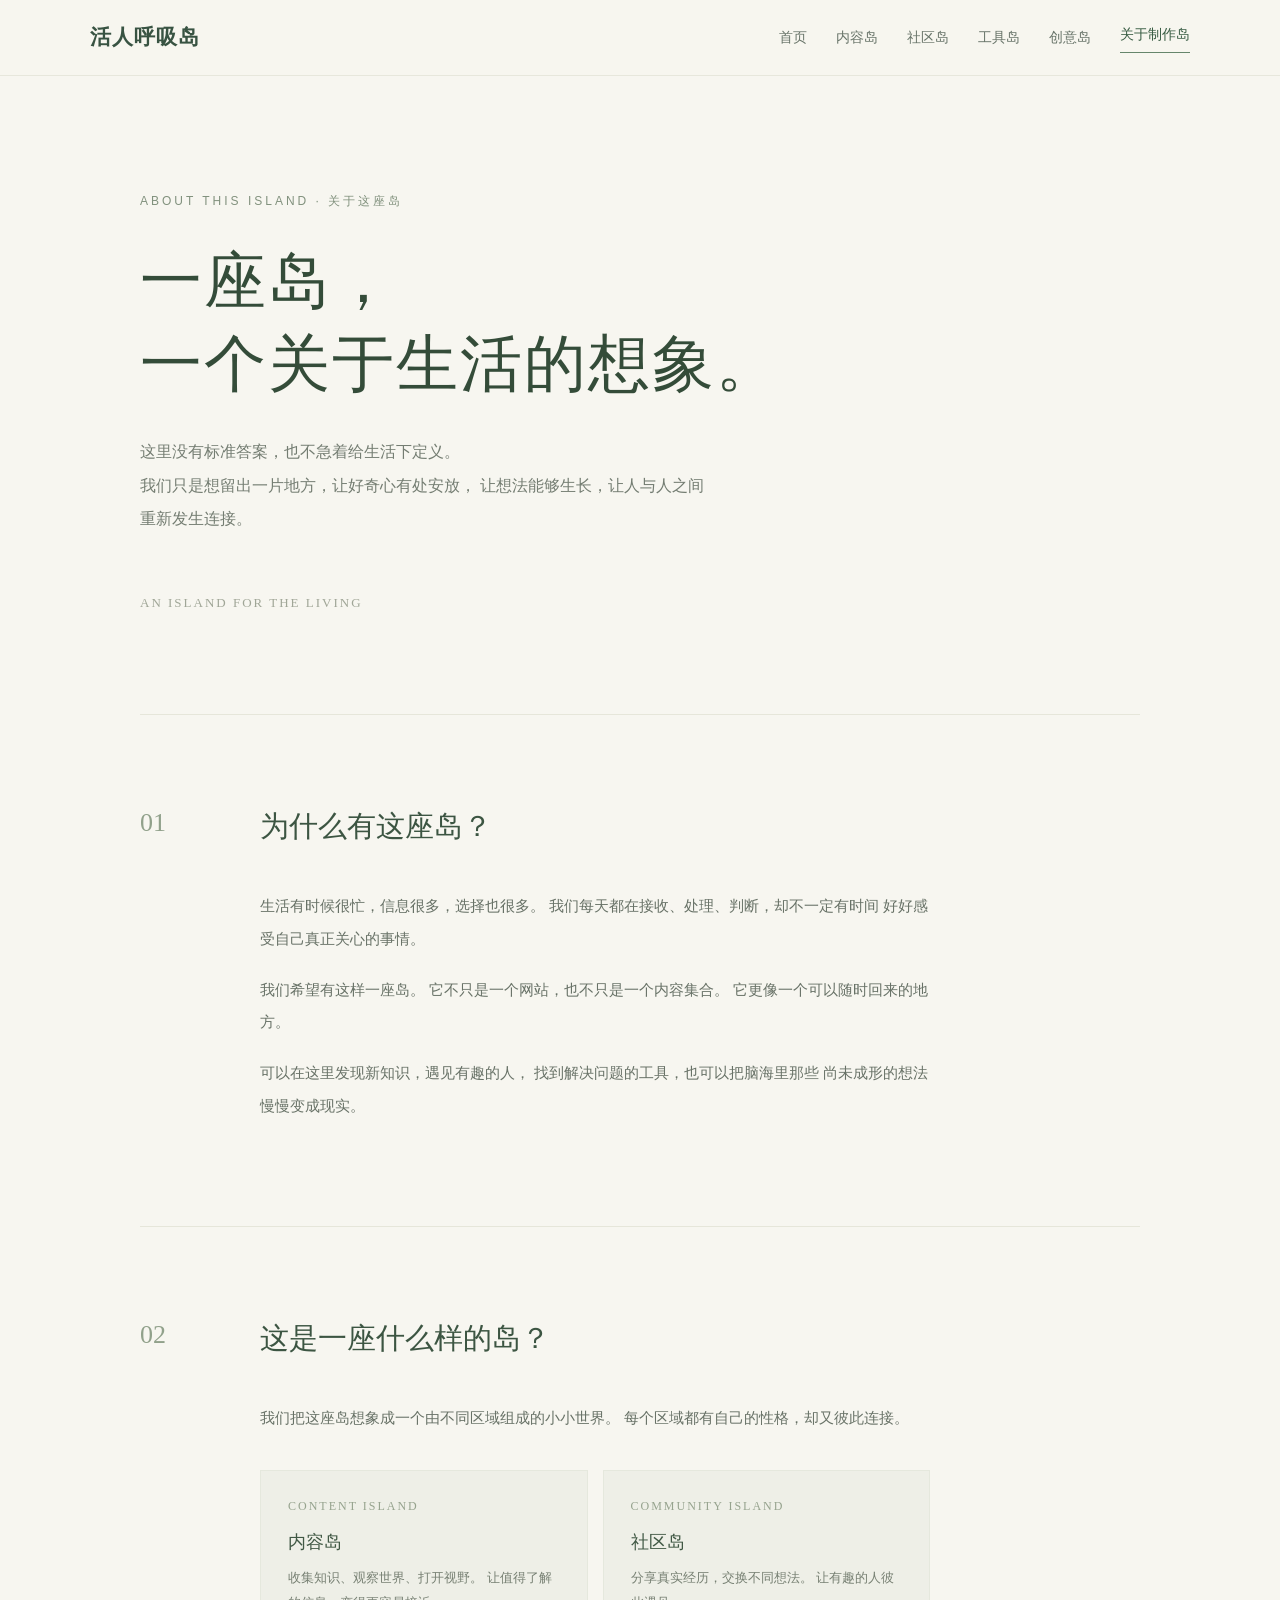
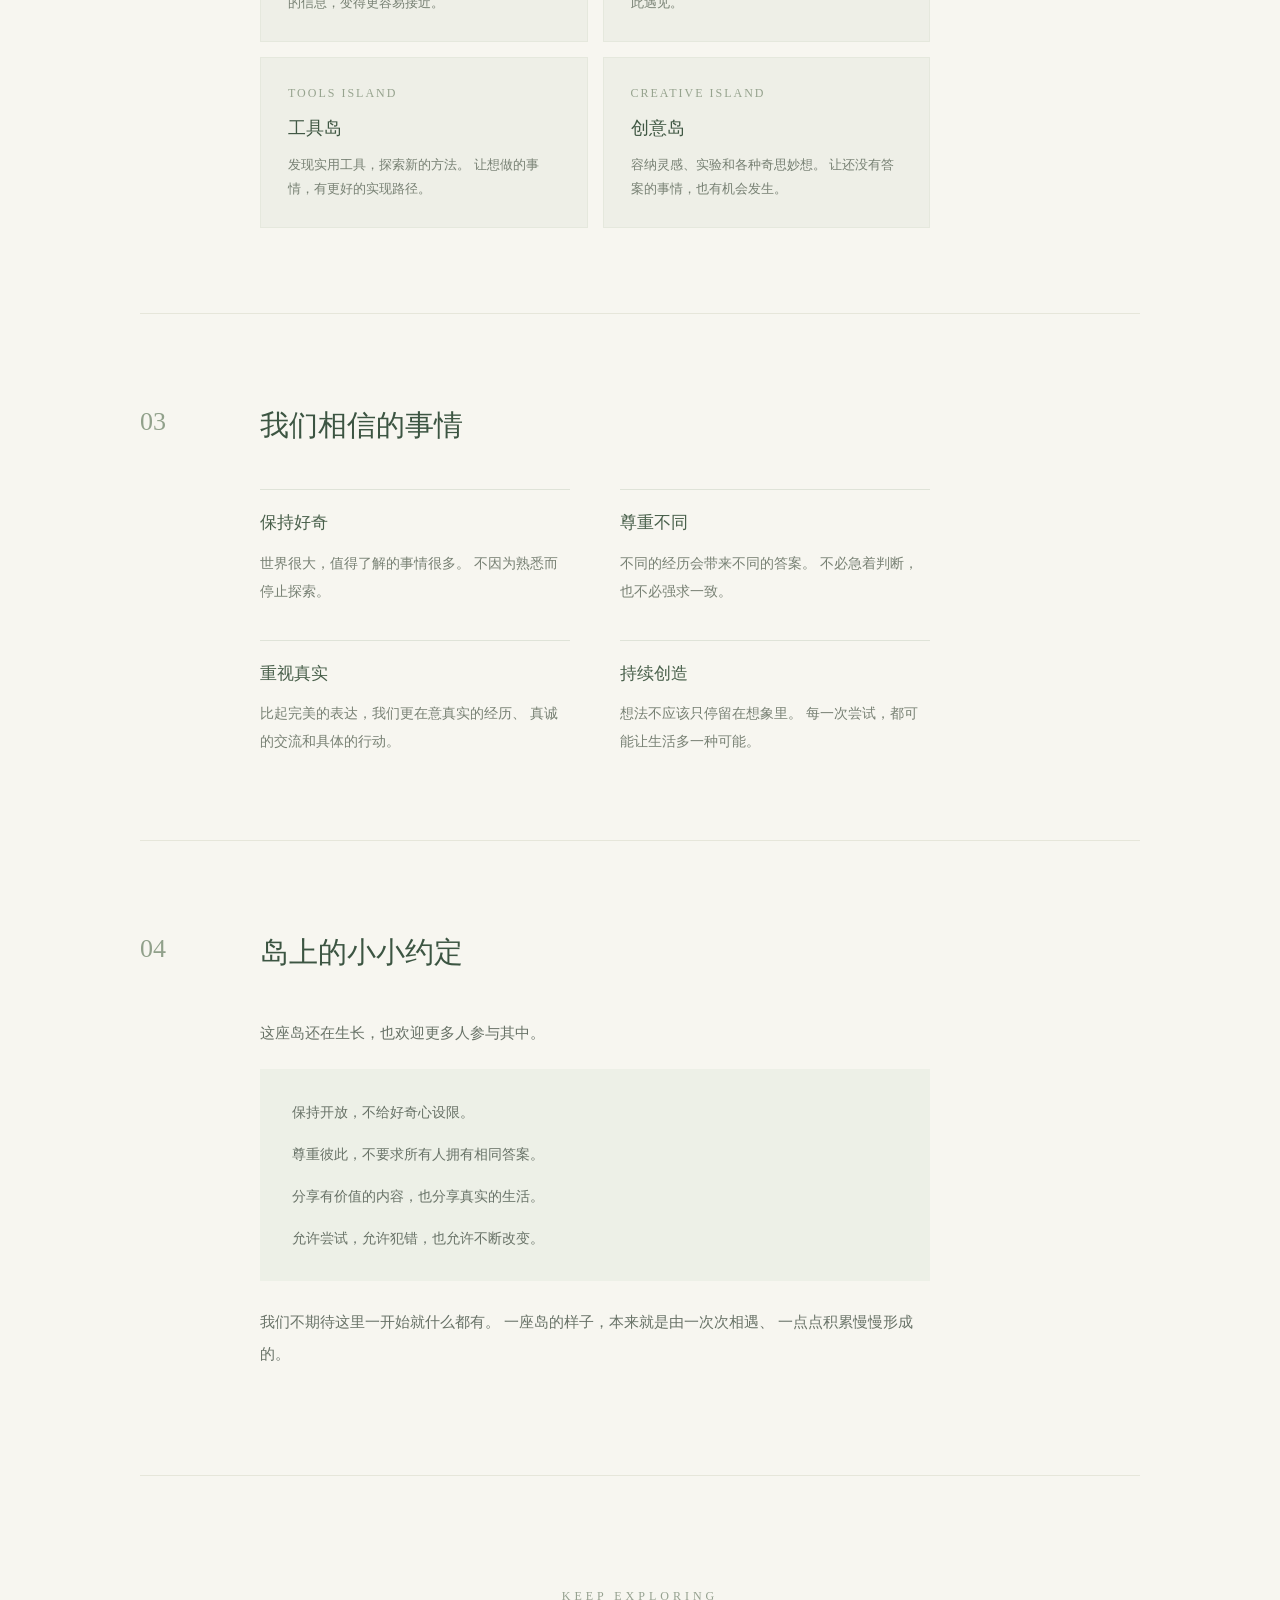
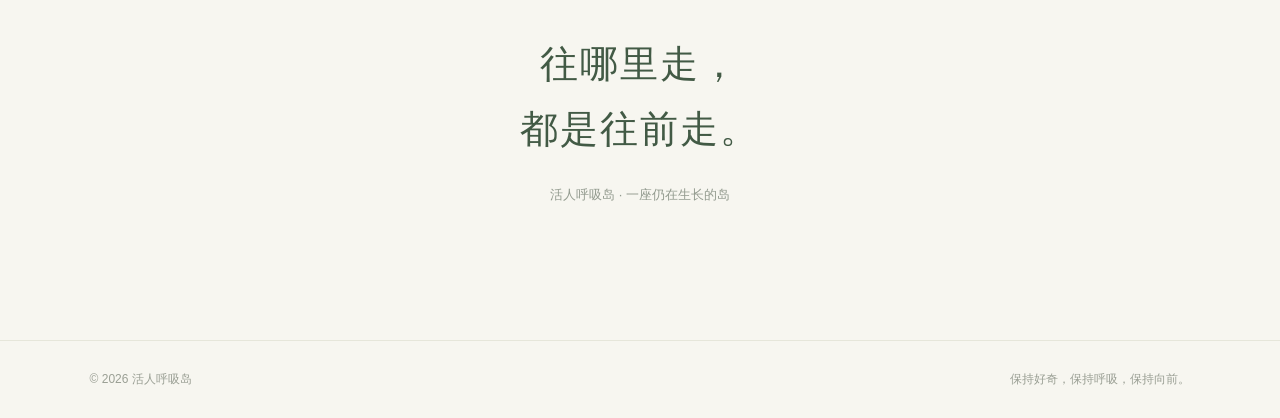
==== about.html @ 5b5fa780 "Create about.html" ====
<!DOCTYPE html>
<html lang="zh-CN">
<head>
  <meta charset="UTF-8">
  <meta name="viewport" content="width=device-width, initial-scale=1.0">
  <meta name="description" content="关于活人呼吸岛：一座关于生活、探索、创造与连接的岛屿。">
  <title>关于制作岛｜活人呼吸岛</title>

  <style>
    * {
      box-sizing: border-box;
    }

    html {
      scroll-behavior: smooth;
    }

    body {
      margin: 0;
      background: #f7f6f0;
      color: #303c32;
      font-family: "PingFang SC", "Microsoft YaHei",
                   sans-serif;
      line-height: 1.8;
    }

    a {
      color: inherit;
      text-decoration: none;
    }

    .nav {
      height: 76px;
      padding: 0 7%;
      display: flex;
      align-items: center;
      justify-content: space-between;
      border-bottom: 1px solid #e7e7dc;
      background: rgba(247,246,240,.96);
    }

    .logo {
      font-family: Georgia, serif;
      font-size: 21px;
      letter-spacing: 1px;
      color: #385342;
      font-weight: bold;
    }

    .nav-links {
      display: flex;
      gap: 29px;
      align-items: center;
      font-size: 14px;
      color: #687469;
    }

    .nav-links a {
      transition: color .2s;
    }

    .nav-links a:hover,
    .nav-links a.active {
      color: #385c43;
    }

    .nav-links a.active {
      border-bottom: 1px solid #66866b;
      padding-bottom: 5px;
    }

    .container {
      width: min(1000px, 86%);
      margin: auto;
    }

    .hero {
      padding: 115px 0 100px;
      border-bottom: 1px solid #e6e6da;
    }

    .eyebrow {
      color: #81917d;
      font-size: 12px;
      letter-spacing: 3px;
      margin-bottom: 27px;
    }

    h1 {
      font-family: Georgia, "Songti SC", serif;
      font-size: clamp(38px, 6vw, 62px);
      line-height: 1.35;
      font-weight: 400;
      letter-spacing: 2px;
      margin: 0 0 28px;
      color: #344c39;
    }

    .hero-desc {
      max-width: 570px;
      font-size: 16px;
      color: #747d72;
      line-height: 2.1;
    }

    .hero-index {
      margin-top: 55px;
      color: #a0a697;
      font-family: Georgia, serif;
      font-size: 13px;
      letter-spacing: 2px;
    }

    section {
      padding: 85px 0;
      border-bottom: 1px solid #e6e6da;
    }

    .section-heading {
      display: grid;
      grid-template-columns: 90px 1fr;
      gap: 30px;
      margin-bottom: 38px;
    }

    .number {
      color: #91a18b;
      font-family: Georgia, serif;
      font-size: 26px;
    }

    h2 {
      font-family: Georgia, "Songti SC", serif;
      font-weight: 400;
      font-size: 29px;
      color: #3c5542;
      margin: 0;
    }

    .section-content {
      padding-left: 120px;
      max-width: 790px;
    }

    .section-content p {
      font-size: 15px;
      color: #687267;
      margin: 0 0 19px;
      line-height: 2.15;
    }

    .islands {
      display: grid;
      grid-template-columns: repeat(2, 1fr);
      gap: 15px;
      margin-top: 36px;
    }

    .island-card {
      padding: 25px 27px;
      background: #eeefe7;
      border: 1px solid #e5e8dd;
      transition: transform .25s, background .25s;
    }

    .island-card:hover {
      transform: translateY(-3px);
      background: #e9ede3;
    }

    .island-card .en {
      color: #96a38e;
      font-family: Georgia, serif;
      font-size: 12px;
      letter-spacing: 2px;
      margin-bottom: 8px;
    }

    .island-card h3 {
      color: #405844;
      font-size: 18px;
      font-weight: 500;
      margin: 0 0 8px;
    }

    .island-card p {
      font-size: 13px;
      line-height: 1.9;
      margin: 0;
      color: #778073;
    }

    .beliefs {
      display: grid;
      grid-template-columns: 1fr 1fr;
      gap: 35px 50px;
      margin-top: 10px;
    }

    .belief-item {
      border-top: 1px solid #dfe3d8;
      padding-top: 18px;
    }

    .belief-item h3 {
      font-weight: 500;
      font-size: 17px;
      color: #49604b;
      margin: 0 0 10px;
    }

    .belief-item p {
      font-size: 14px;
      color: #788174;
      line-height: 2;
      margin: 0;
    }

    .promise {
      background: #edf0e7;
      padding: 28px 32px;
      margin-top: 20px;
    }

    .promise p {
      margin: 0 0 12px;
      font-size: 14px;
    }

    .promise p:last-child {
      margin-bottom: 0;
    }

    .ending {
      text-align: center;
      padding: 110px 20px 120px;
    }

    .ending .small {
      font-family: Georgia, serif;
      font-size: 12px;
      letter-spacing: 4px;
      color: #95a18f;
      margin-bottom: 25px;
    }

    .ending h2 {
      font-size: clamp(25px, 4vw, 38px);
      line-height: 1.7;
      color: #425a45;
      letter-spacing: 2px;
    }

    .ending p {
      color: #939b8f;
      font-size: 13px;
      margin-top: 22px;
    }

    footer {
      padding: 28px 7%;
      border-top: 1px solid #e6e6da;
      display: flex;
      justify-content: space-between;
      color: #9a9f94;
      font-size: 12px;
    }

    @media (max-width: 700px) {
      .nav {
        height: auto;
        min-height: 68px;
        padding: 17px 6%;
        align-items: flex-start;
        flex-direction: column;
        gap: 15px;
      }

      .nav-links {
        width: 100%;
        gap: 19px;
        overflow-x: auto;
        white-space: nowrap;
        padding-bottom: 5px;
        font-size: 13px;
      }

      .container {
        width: 88%;
      }

      .hero {
        padding: 78px 0 65px;
      }

      section {
        padding: 65px 0;
      }

      .section-heading {
        grid-template-columns: 48px 1fr;
        gap: 12px;
      }

      .section-content {
        padding-left: 60px;
      }

      .islands,
      .beliefs {
        grid-template-columns: 1fr;
      }

      h2 {
        font-size: 25px;
      }

      .ending {
        padding: 80px 15px;
      }

      footer {
        gap: 10px;
        flex-direction: column;
      }
    }
  </style>
</head>

<body>

  <nav class="nav">
    <a href="index.html" class="logo">活人呼吸岛</a>

    <div class="nav-links">
      <a href="index.html">首页</a>
      <a href="content.html">内容岛</a>
      <a href="discussion.html">社区岛</a>
      <a href="tools.html">工具岛</a>
      <a href="creative.html">创意岛</a>
      <a href="about.html" class="active">关于制作岛</a>
    </div>
  </nav>

  <main>

    <div class="container">

      <header class="hero">
        <div class="eyebrow">ABOUT THIS ISLAND · 关于这座岛</div>

        <h1>一座岛，<br>一个关于生活的想象。</h1>

        <div class="hero-desc">
          这里没有标准答案，也不急着给生活下定义。
          <br>
          我们只是想留出一片地方，让好奇心有处安放，
          让想法能够生长，让人与人之间重新发生连接。
        </div>

        <div class="hero-index">AN ISLAND FOR THE LIVING</div>
      </header>

      <section>
        <div class="section-heading">
          <div class="number">01</div>
          <h2>为什么有这座岛？</h2>
        </div>

        <div class="section-content">
          <p>
            生活有时候很忙，信息很多，选择也很多。
            我们每天都在接收、处理、判断，却不一定有时间
            好好感受自己真正关心的事情。
          </p>

          <p>
            我们希望有这样一座岛。
            它不只是一个网站，也不只是一个内容集合。
            它更像一个可以随时回来的地方。
          </p>

          <p>
            可以在这里发现新知识，遇见有趣的人，
            找到解决问题的工具，也可以把脑海里那些
            尚未成形的想法慢慢变成现实。
          </p>
        </div>
      </section>

      <section>
        <div class="section-heading">
          <div class="number">02</div>
          <h2>这是一座什么样的岛？</h2>
        </div>

        <div class="section-content">
          <p>
            我们把这座岛想象成一个由不同区域组成的小小世界。
            每个区域都有自己的性格，却又彼此连接。
          </p>

          <div class="islands">

            <div class="island-card">
              <div class="en">CONTENT ISLAND</div>
              <h3>内容岛</h3>
              <p>
                收集知识、观察世界、打开视野。
                让值得了解的信息，变得更容易接近。
              </p>
            </div>

            <div class="island-card">
              <div class="en">COMMUNITY ISLAND</div>
              <h3>社区岛</h3>
              <p>
                分享真实经历，交换不同想法。
                让有趣的人彼此遇见。
              </p>
            </div>

            <div class="island-card">
              <div class="en">TOOLS ISLAND</div>
              <h3>工具岛</h3>
              <p>
                发现实用工具，探索新的方法。
                让想做的事情，有更好的实现路径。
              </p>
            </div>

            <div class="island-card">
              <div class="en">CREATIVE ISLAND</div>
              <h3>创意岛</h3>
              <p>
                容纳灵感、实验和各种奇思妙想。
                让还没有答案的事情，也有机会发生。
              </p>
            </div>

          </div>
        </div>
      </section>

      <section>
        <div class="section-heading">
          <div class="number">03</div>
          <h2>我们相信的事情</h2>
        </div>

        <div class="section-content">
          <div class="beliefs">

            <div class="belief-item">
              <h3>保持好奇</h3>
              <p>
                世界很大，值得了解的事情很多。
                不因为熟悉而停止探索。
              </p>
            </div>

            <div class="belief-item">
              <h3>尊重不同</h3>
              <p>
                不同的经历会带来不同的答案。
                不必急着判断，也不必强求一致。
              </p>
            </div>

            <div class="belief-item">
              <h3>重视真实</h3>
              <p>
                比起完美的表达，我们更在意真实的经历、
                真诚的交流和具体的行动。
              </p>
            </div>

            <div class="belief-item">
              <h3>持续创造</h3>
              <p>
                想法不应该只停留在想象里。
                每一次尝试，都可能让生活多一种可能。
              </p>
            </div>

          </div>
        </div>
      </section>

      <section>
        <div class="section-heading">
          <div class="number">04</div>
          <h2>岛上的小小约定</h2>
        </div>

        <div class="section-content">
          <p>
            这座岛还在生长，也欢迎更多人参与其中。
          </p>

          <div class="promise">
            <p>保持开放，不给好奇心设限。</p>
            <p>尊重彼此，不要求所有人拥有相同答案。</p>
            <p>分享有价值的内容，也分享真实的生活。</p>
            <p>允许尝试，允许犯错，也允许不断改变。</p>
          </div>

          <p style="margin-top:25px;">
            我们不期待这里一开始就什么都有。
            一座岛的样子，本来就是由一次次相遇、
            一点点积累慢慢形成的。
          </p>
        </div>
      </section>

      <div class="ending">
        <div class="small">KEEP EXPLORING</div>

        <h2>往哪里走，<br>都是往前走。</h2>

        <p>活人呼吸岛 · 一座仍在生长的岛</p>
      </div>

    </div>
  </main>

  <footer>
    <span>© 2026 活人呼吸岛</span>
    <span>保持好奇，保持呼吸，保持向前。</span>
  </footer>

</body>
</html>
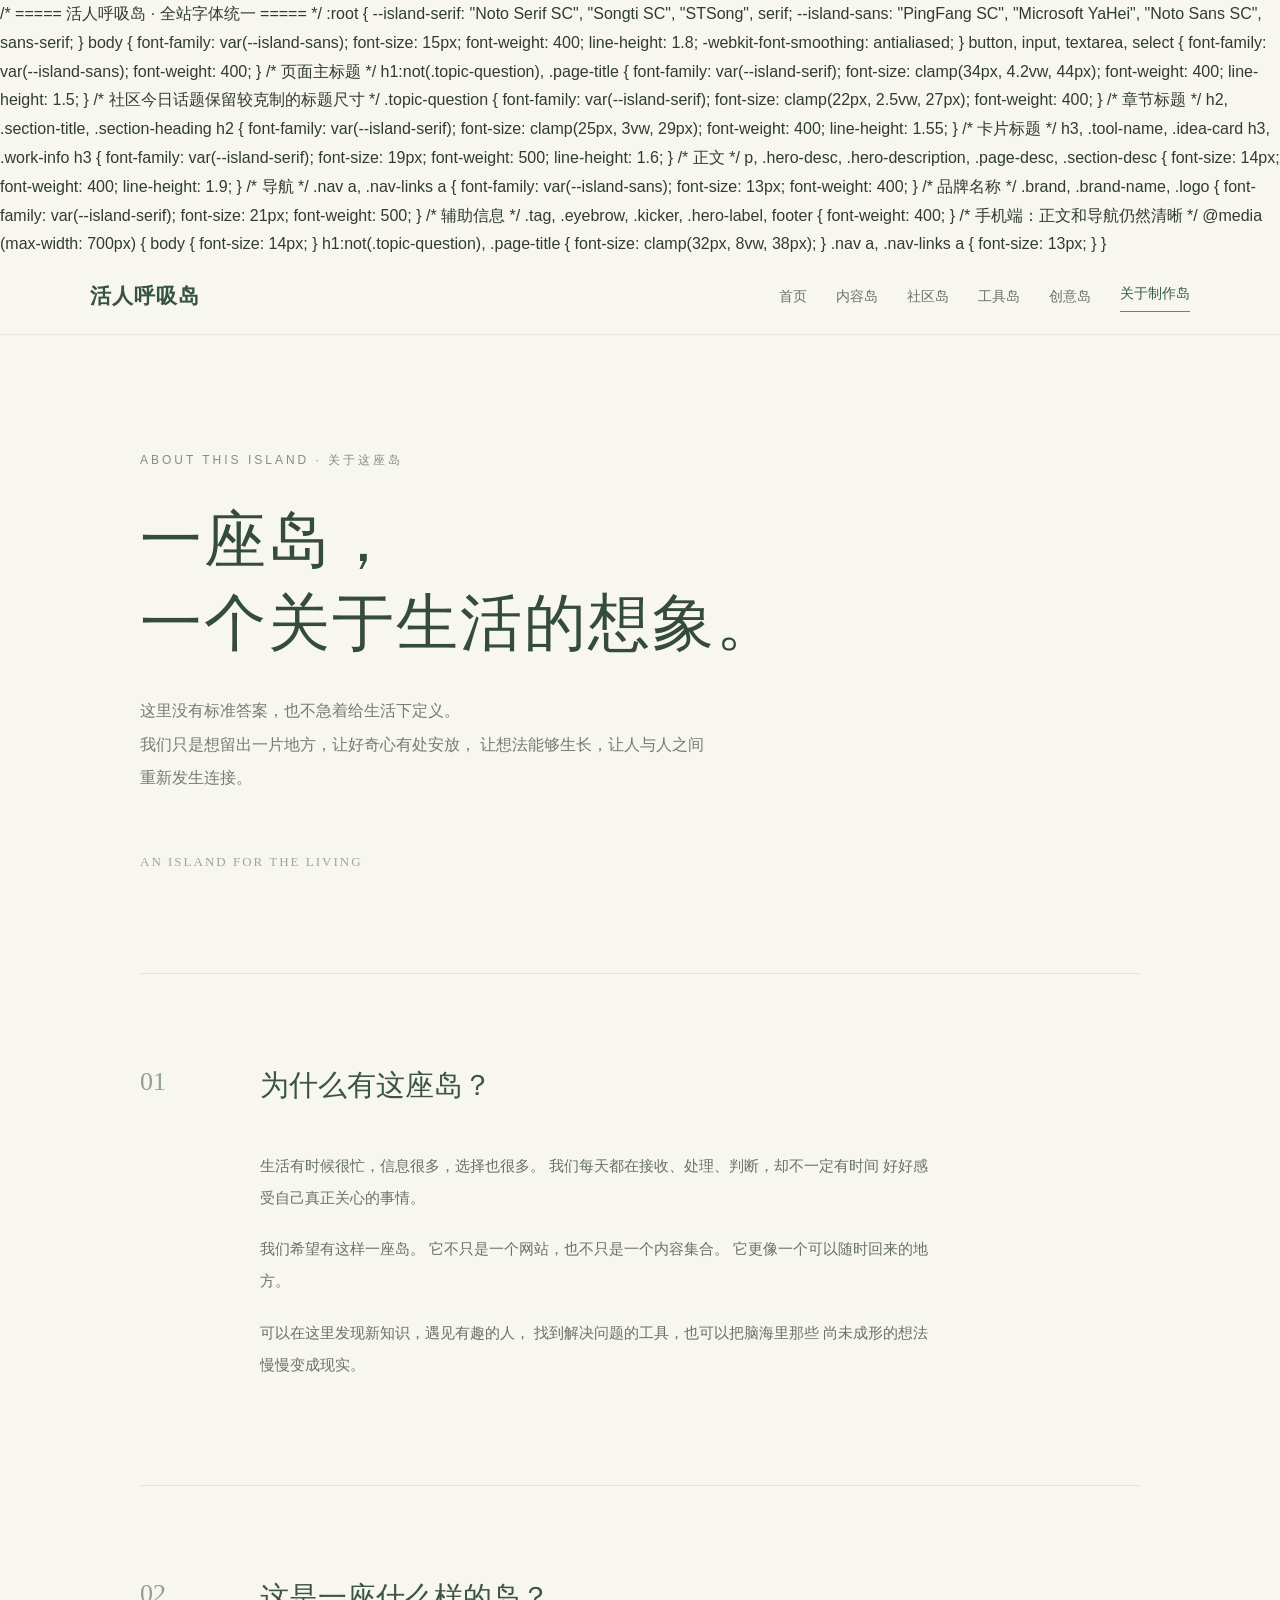
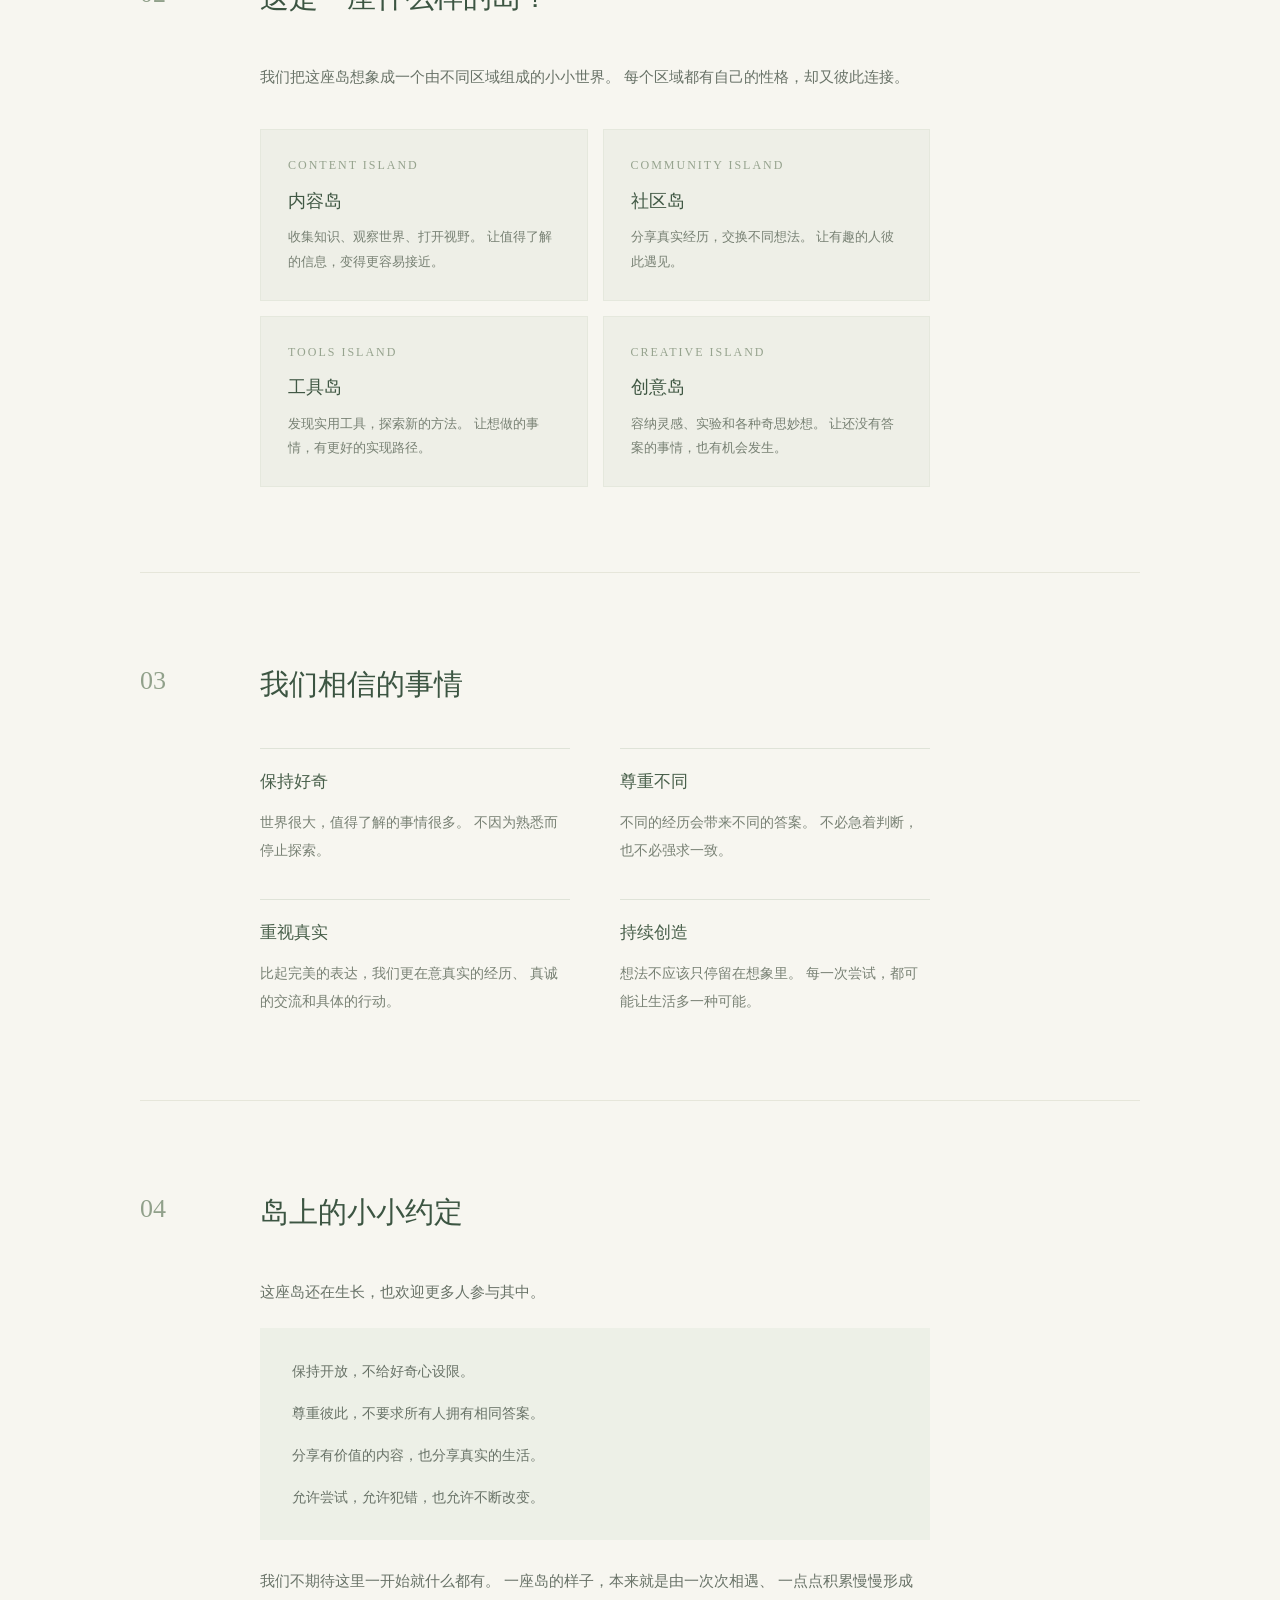
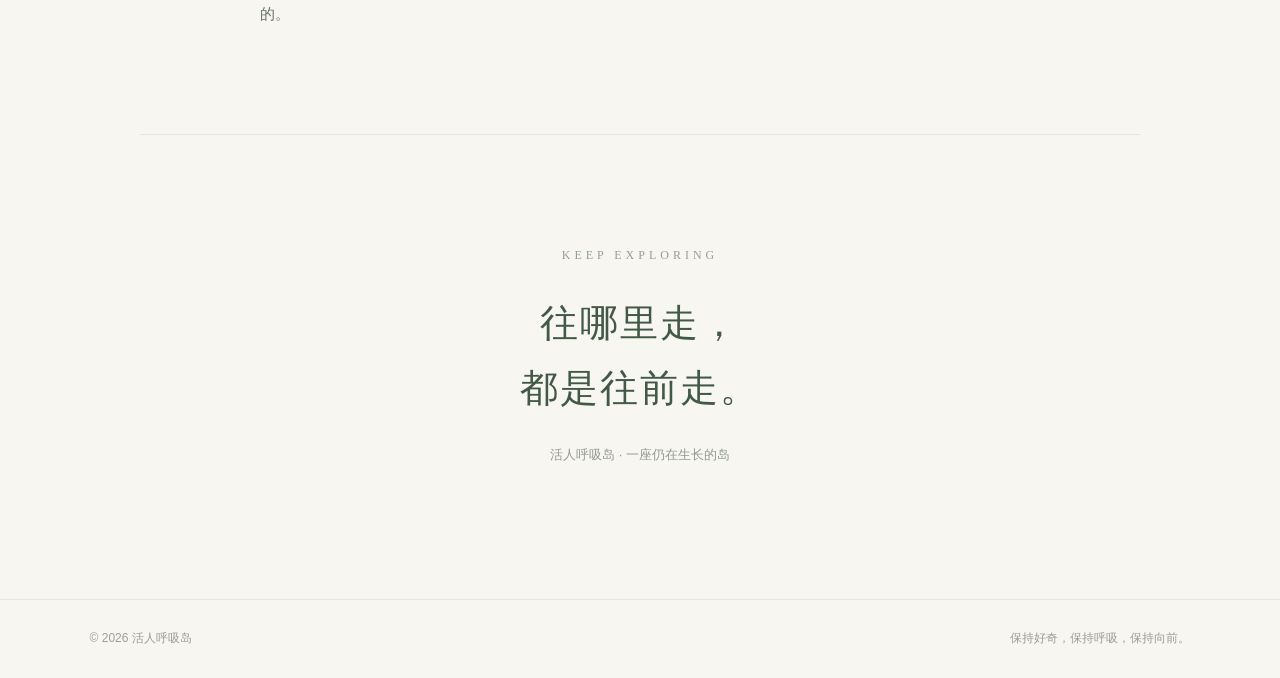
==== commit 251fc54f: "Add CSS styles for typography and layout" ====
--- a/about.html
+++ b/about.html
@@ -5,6 +5,120 @@
   <meta name="viewport" content="width=device-width, initial-scale=1.0">
   <meta name="description" content="关于活人呼吸岛：一座关于生活、探索、创造与连接的岛屿。">
   <title>关于制作岛｜活人呼吸岛</title>
+/* ===== 活人呼吸岛 · 全站字体统一 ===== */
+
+:root {
+  --island-serif: "Noto Serif SC", "Songti SC", "STSong", serif;
+  --island-sans: "PingFang SC", "Microsoft YaHei",
+                 "Noto Sans SC", sans-serif;
+}
+
+body {
+  font-family: var(--island-sans);
+  font-size: 15px;
+  font-weight: 400;
+  line-height: 1.8;
+  -webkit-font-smoothing: antialiased;
+}
+
+button,
+input,
+textarea,
+select {
+  font-family: var(--island-sans);
+  font-weight: 400;
+}
+
+/* 页面主标题 */
+h1:not(.topic-question),
+.page-title {
+  font-family: var(--island-serif);
+  font-size: clamp(34px, 4.2vw, 44px);
+  font-weight: 400;
+  line-height: 1.5;
+}
+
+/* 社区今日话题保留较克制的标题尺寸 */
+.topic-question {
+  font-family: var(--island-serif);
+  font-size: clamp(22px, 2.5vw, 27px);
+  font-weight: 400;
+}
+
+/* 章节标题 */
+h2,
+.section-title,
+.section-heading h2 {
+  font-family: var(--island-serif);
+  font-size: clamp(25px, 3vw, 29px);
+  font-weight: 400;
+  line-height: 1.55;
+}
+
+/* 卡片标题 */
+h3,
+.tool-name,
+.idea-card h3,
+.work-info h3 {
+  font-family: var(--island-serif);
+  font-size: 19px;
+  font-weight: 500;
+  line-height: 1.6;
+}
+
+/* 正文 */
+p,
+.hero-desc,
+.hero-description,
+.page-desc,
+.section-desc {
+  font-size: 14px;
+  font-weight: 400;
+  line-height: 1.9;
+}
+
+/* 导航 */
+.nav a,
+.nav-links a {
+  font-family: var(--island-sans);
+  font-size: 13px;
+  font-weight: 400;
+}
+
+/* 品牌名称 */
+.brand,
+.brand-name,
+.logo {
+  font-family: var(--island-serif);
+  font-size: 21px;
+  font-weight: 500;
+}
+
+/* 辅助信息 */
+.tag,
+.eyebrow,
+.kicker,
+.hero-label,
+footer {
+  font-weight: 400;
+}
+
+/* 手机端：正文和导航仍然清晰 */
+@media (max-width: 700px) {
+  body {
+    font-size: 14px;
+  }
+
+  h1:not(.topic-question),
+  .page-title {
+    font-size: clamp(32px, 8vw, 38px);
+  }
+
+  .nav a,
+  .nav-links a {
+    font-size: 13px;
+  }
+}
 
   <style>
     * {
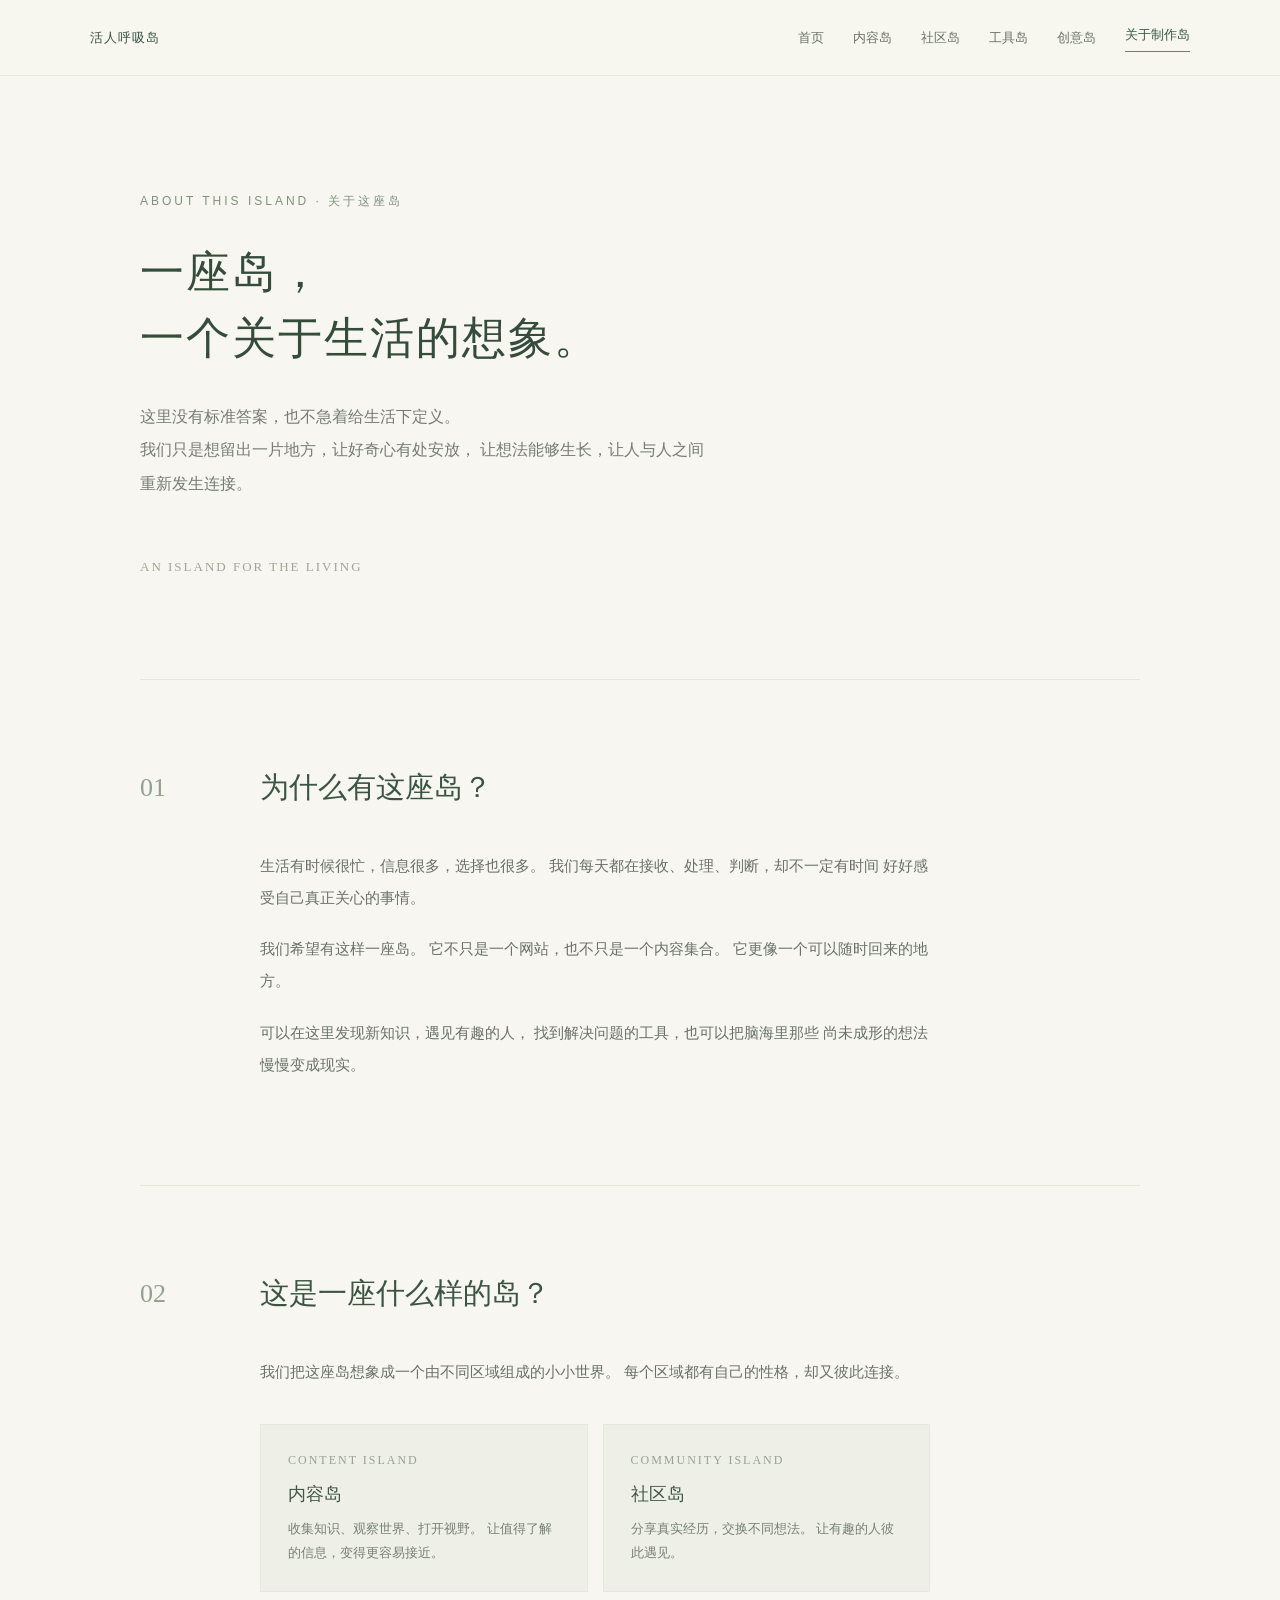
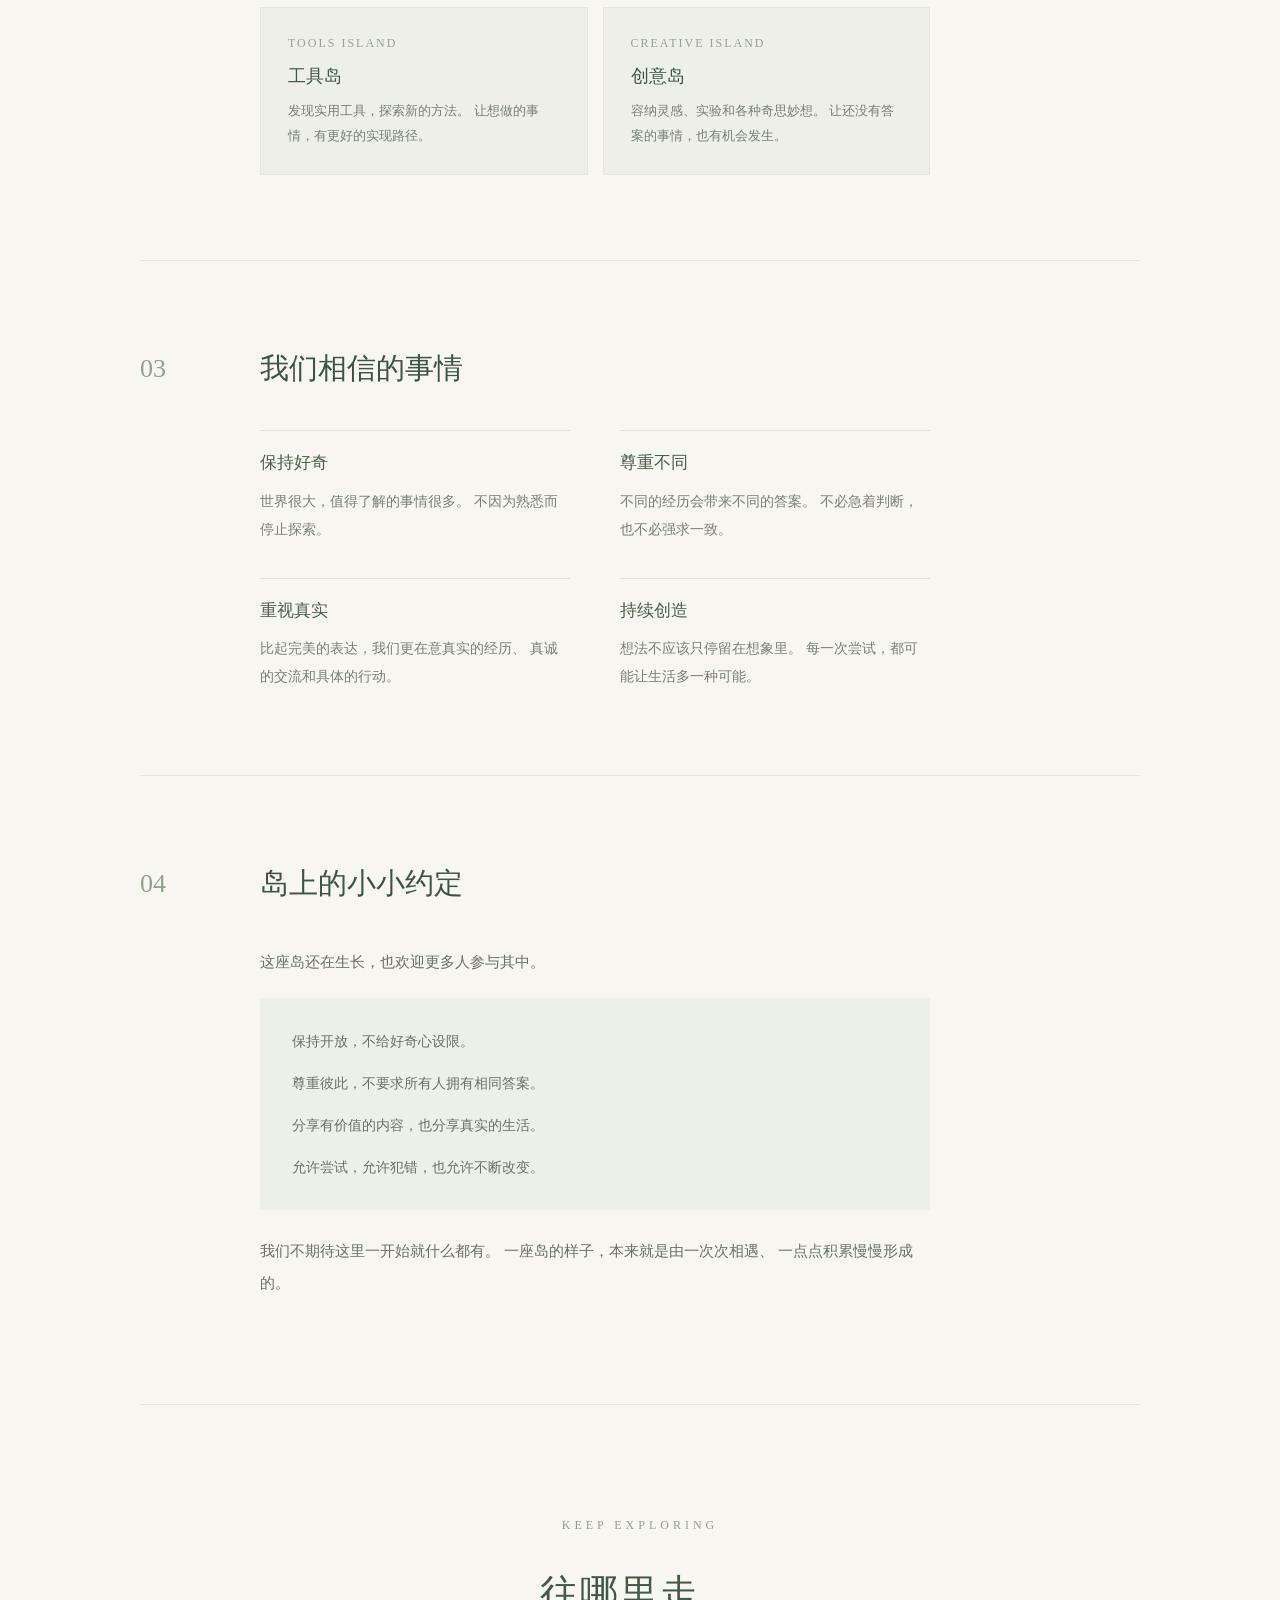
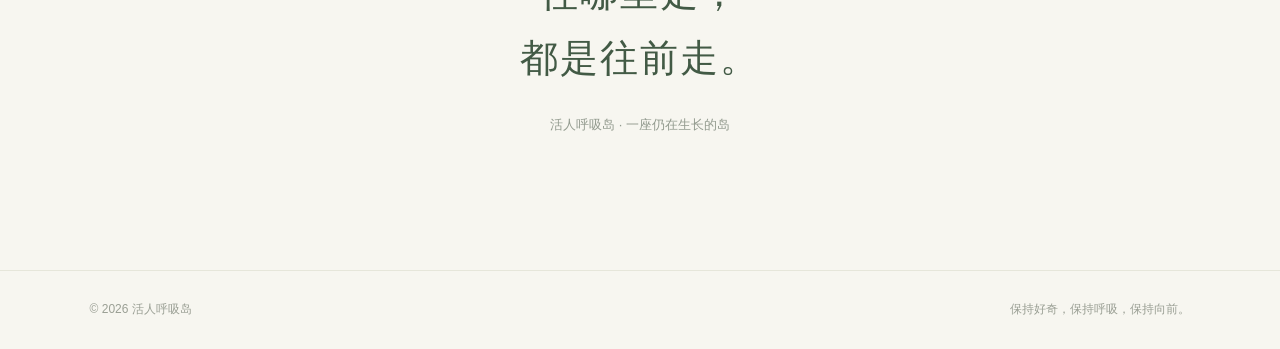
==== commit 5554f146: "Fix duplicate style tag in about.html Removed duplicate style tag and adjusted formatting." ====
--- a/about.html
+++ b/about.html
@@ -5,6 +5,7 @@
   <meta name="viewport" content="width=device-width, initial-scale=1.0">
   <meta name="description" content="关于活人呼吸岛：一座关于生活、探索、创造与连接的岛屿。">
   <title>关于制作岛｜活人呼吸岛</title>
+  <style>
 /* ===== 活人呼吸岛 · 全站字体统一 ===== */
 
 :root {
@@ -120,7 +121,6 @@
   }
 }
 
-  <style>
     * {
       box-sizing: border-box;
     }
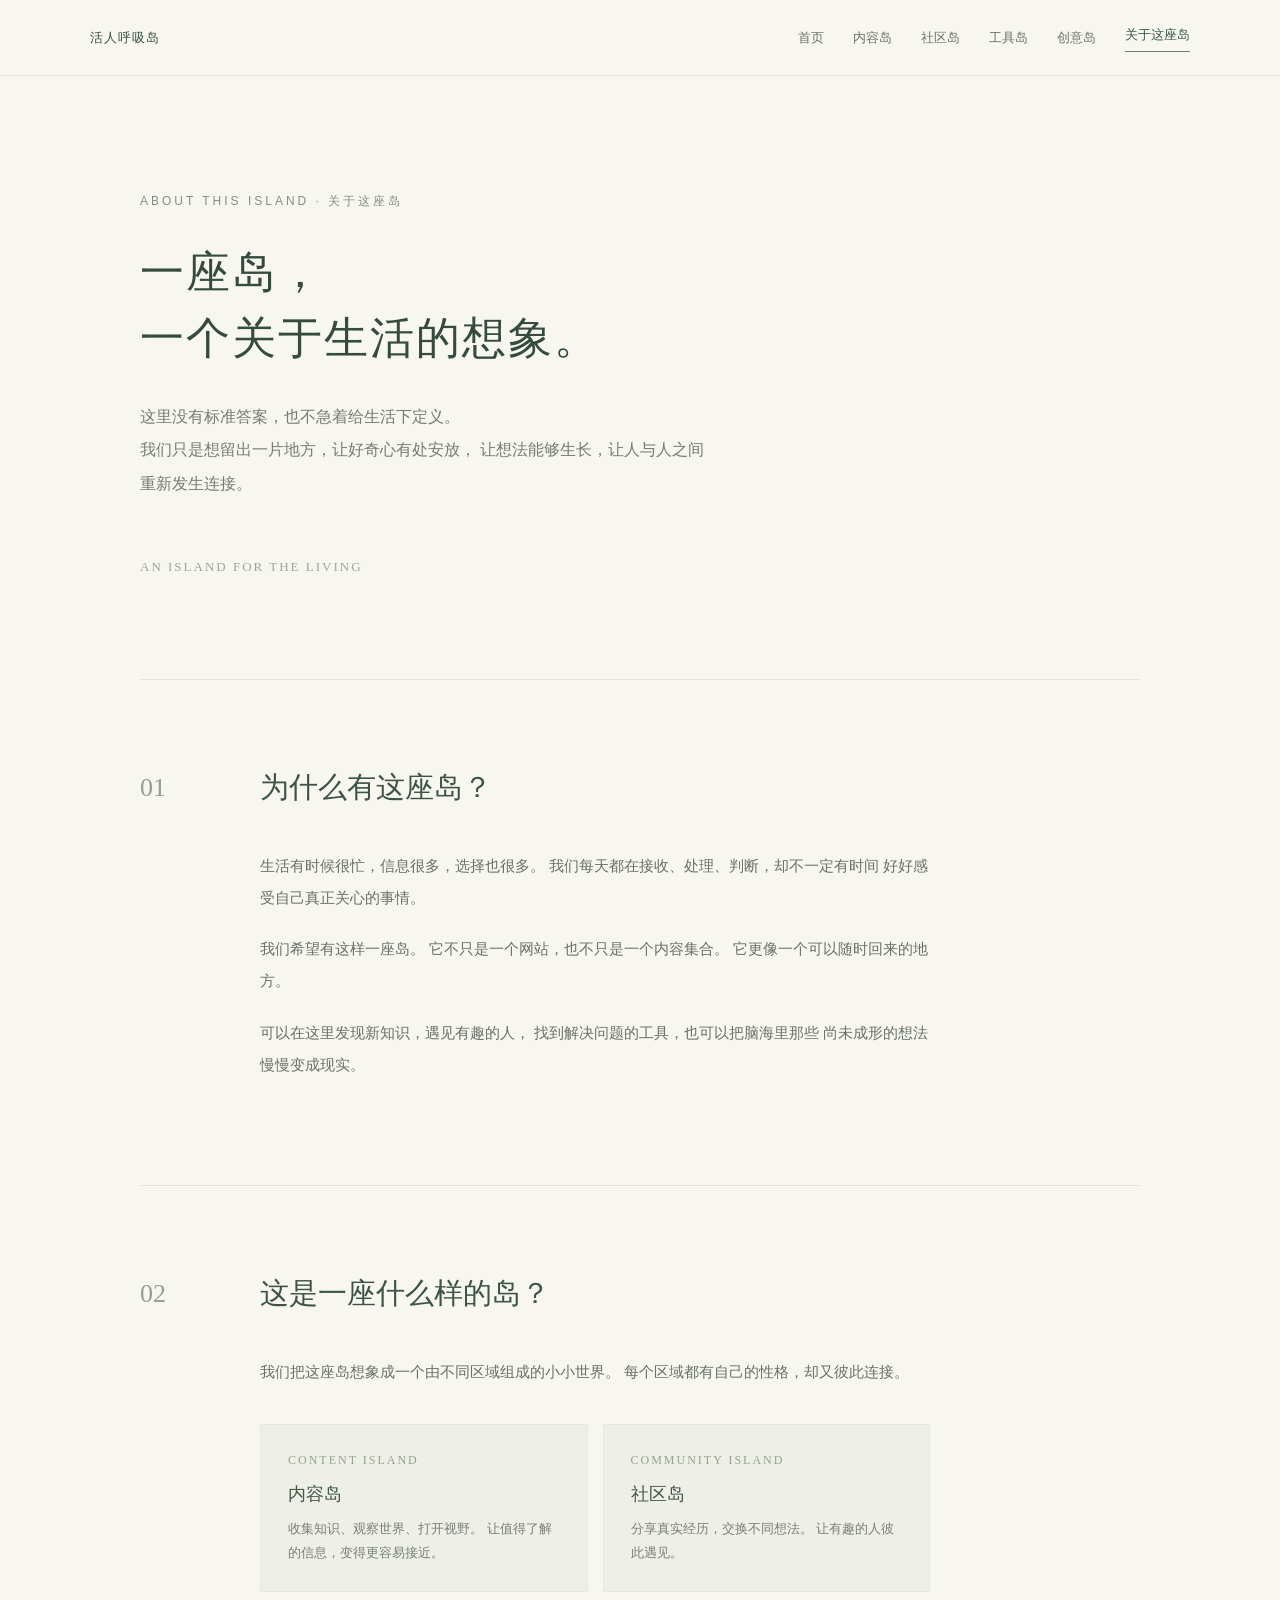
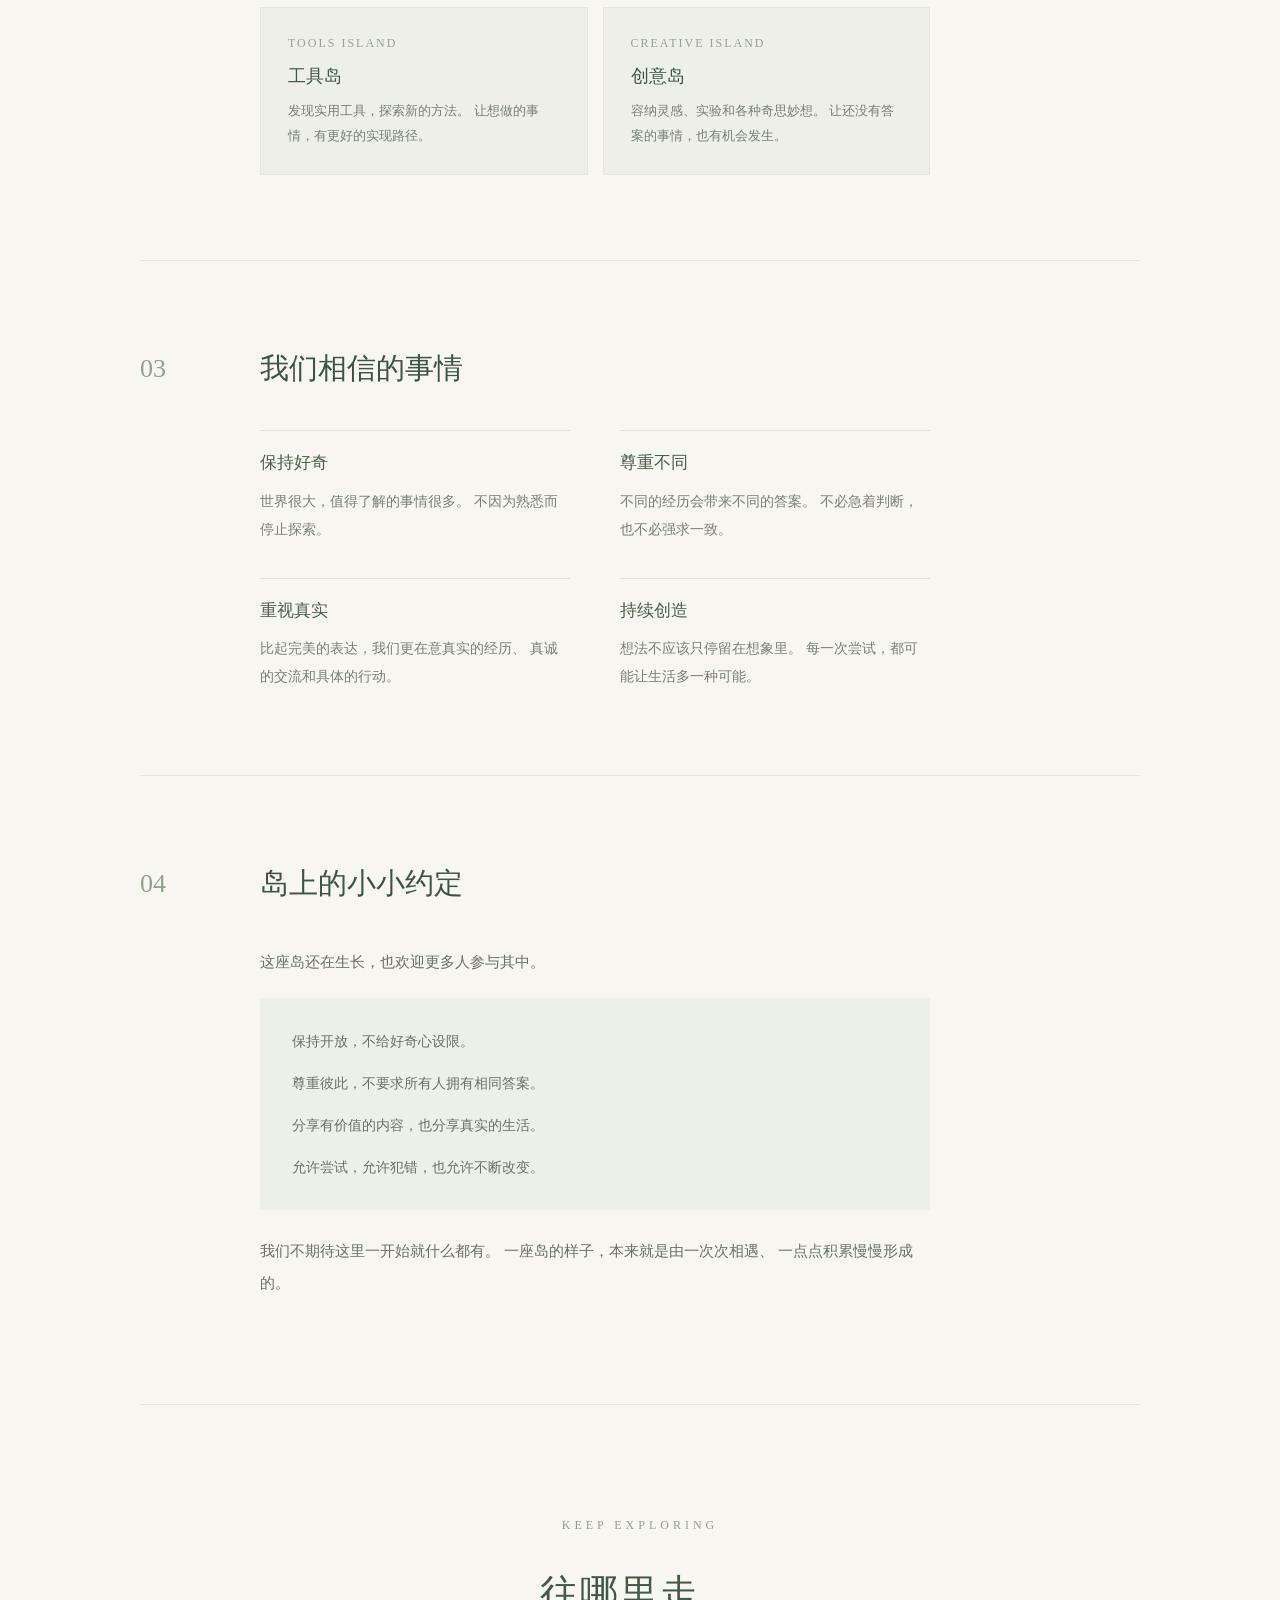
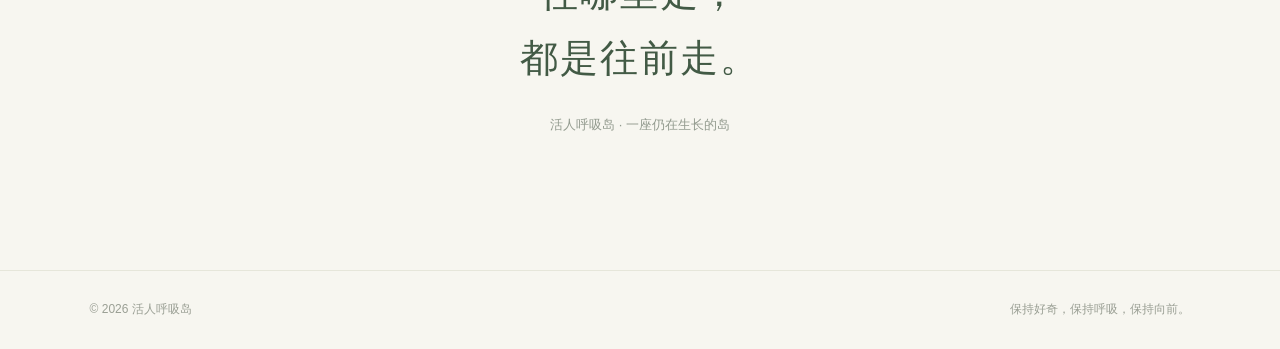
==== commit 2a2db16d: "Update link text for 'about' section" ====
--- a/about.html
+++ b/about.html
@@ -4,7 +4,7 @@
   <meta charset="UTF-8">
   <meta name="viewport" content="width=device-width, initial-scale=1.0">
   <meta name="description" content="关于活人呼吸岛：一座关于生活、探索、创造与连接的岛屿。">
-  <title>关于制作岛｜活人呼吸岛</title>
+  <title>关于这座岛｜活人呼吸岛</title>
   <style>
 /* ===== 活人呼吸岛 · 全站字体统一 ===== */
 
@@ -452,7 +452,7 @@
       <a href="discussion.html">社区岛</a>
       <a href="tools.html">工具岛</a>
       <a href="creative.html">创意岛</a>
-      <a href="about.html" class="active">关于制作岛</a>
+      <a href="about.html" class="active">关于这座岛</a>
     </div>
   </nav>
 
